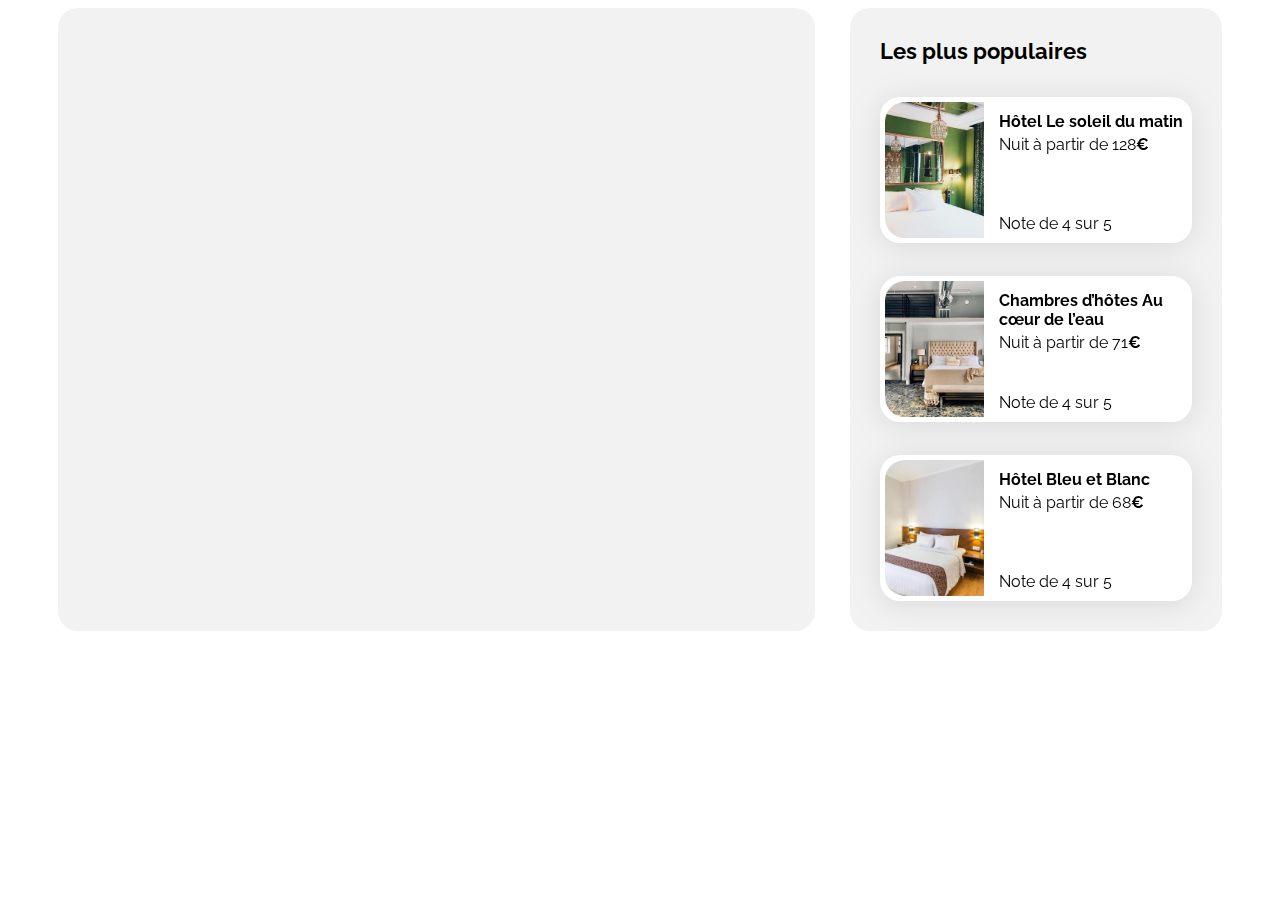
==== index.html @ 0359c34a "stater code" ====
<!DOCTYPE html>
<html lang="fr">

<head>
    <meta charset="UTF-8">
    <meta name="viewport" content="width=device-width, initial-scale=1.0">
    <title>Booki</title>
    <link rel="preconnect" href="https://fonts.googleapis.com">
    <link rel="preconnect" href="https://fonts.gstatic.com" crossorigin>
    <link href="https://fonts.googleapis.com/css2?family=Raleway:wght@400;500;700&display=swap" rel="stylesheet">
    <link rel="stylesheet" href="https://cdnjs.cloudflare.com/ajax/libs/font-awesome/6.2.1/css/all.min.css"
        integrity="sha512-MV7K8+y+gLIBoVD59lQIYicR65iaqukzvf/nwasF0nqhPay5w/9lJmVM2hMDcnK1OnMGCdVK+iQrJ7lzPJQd1w=="
        crossorigin="anonymous" referrerpolicy="no-referrer" />
    <link rel="stylesheet" href="./css/style.css">
</head>

<body>
    <div class="main-container">
        <header></header>
        <main>
            <div class="hebergements-and-populaires">
                <section class="hebergements">

                </section>
                <section class="populaires">
                    <div class="populaires-title">
                        <h2 class="section-title">Les plus populaires</h2>
                        <i class="fa-solid fa-chart-line" aria-hidden="true"></i>
                    </div>
                    <div class="populaires-cards">
                        <article class="card">
                            <img src="./images/hebergements/emile-guillemot.jpg" alt="Image de la chambre d'hôtel montrant un lit">
                            <div class="card-content">
                                <div class="card-txt">
                                    <h3 class="card-title">Hôtel Le soleil du matin</h3>
                                    <p class="card-subtitle">Nuit à partir de 128<span class="euro">€</span></p>
                                </div>
                                <div class="card-rating">
                                    <i class="fa-xs fa-solid fa-star" aria-hidden="true"></i>
                                    <i class="fa-xs fa-solid fa-star" aria-hidden="true"></i>
                                    <i class="fa-xs fa-solid fa-star" aria-hidden="true"></i>
                                    <i class="fa-xs fa-solid fa-star" aria-hidden="true"></i>
                                    <i class="fa-xs fa-solid fa-star neutral-star" aria-hidden="true"></i>
                                    <span class="sr-only">Note de 4 sur 5</span>
                                </div>
                            </div>
                        </article>
                        <article class="card">
                            <img src="./images/hebergements/aw-creative.jpg" alt="Image de la chambre d'hôtel montrant un lit">
                            <div class="card-content">
                                <div class="card-txt">
                                    <h3 class="card-title">Chambres d’hôtes Au cœur de l’eau</h3>
                                    <p class="card-subtitle">Nuit à partir de 71<span class="euro">€</span></p>
                                </div>
                                <div class="card-rating">
                                    <i class="fa-xs fa-solid fa-star" aria-hidden="true"></i>
                                    <i class="fa-xs fa-solid fa-star" aria-hidden="true"></i>
                                    <i class="fa-xs fa-solid fa-star" aria-hidden="true"></i>
                                    <i class="fa-xs fa-solid fa-star" aria-hidden="true"></i>
                                    <i class="fa-xs fa-solid fa-star neutral-star" aria-hidden="true"></i>
                                    <span class="sr-only">Note de 4 sur 5</span>
                                </div>
                            </div>
                        </article>
                        <article class="card">
                            <img src="./images/hebergements/febrian-zakaria2.jpg" alt="Image de la chambre d'hôtel montrant un lit">
                            <div class="card-content">
                                <div class="card-txt">
                                    <h3 class="card-title">Hôtel Bleu et Blanc</h3>
                                    <p class="card-subtitle">Nuit à partir de 68<span class="euro">€</span></p>
                                </div>
                                <div class="card-rating">
                                    <i class="fa-xs fa-solid fa-star" aria-hidden="true"></i>
                                    <i class="fa-xs fa-solid fa-star" aria-hidden="true"></i>
                                    <i class="fa-xs fa-solid fa-star" aria-hidden="true"></i>
                                    <i class="fa-xs fa-solid fa-star" aria-hidden="true"></i>
                                    <i class="fa-xs fa-solid fa-star neutral-star" aria-hidden="true"></i>
                                    <span class="sr-only">Note de 4 sur 5</span>
                                </div>
                            </div>
                        </article>
                    </div>
                </section>
            </div>
        </main>
        <footer></footer>
    </div>
</body>

</html>
---- css/style.css ----
/****** General ***********/
* {
    font-family: 'Raleway', sans-serif;
}

:root {
    --main-color: #0065FC;
    --main-bg-color: #F2F2F2;
    --filter-bg-color: #DEEBFF;
}

.fa-solid {
    color: var(--main-color);
}

body {
    display: flex;
    justify-content: center;
}

.main-container {
    width: 100%;
    max-width: 1440px;
    padding: 0 50px;
    box-sizing: border-box;
}

.section-title {
    margin: 0;
    font-size: 22px;
}

.card {
    background-color: white;
    border-radius: 20px;
    padding: 5px;
    filter: drop-shadow(0px 3px 15px rgba(0, 0, 0, 0.1));
}

.card img {
    object-fit: cover;
}

.card-title {
    font-size: 16px;
}

.euro {
    font-weight: 700;
}

.neutralStar {
    color: var(--main-bg-color)
}

/****** Hebergements And Populaires ***********/
.hebergements-and-populaires {
    display: flex;
    justify-content: space-between;
}

.hebergements-and-populaires section {
    background-color: var(--main-bg-color);
    border-radius: 20px;
    padding: 30px;
    box-sizing: border-box;
}

/****** Hebergements ***********/
.hebergements {
    width: 65%;
}

/****** Populaires ***********/
.populaires {
    width: 32%;
}

.populaires-title {
    display: flex;
    justify-content: space-between;
    align-items: center;
}

.populaires-cards .card {
    display: flex;
    margin-top: 33px;
}

.populaires-cards img {
    width: 33%;
    height: 136px;
    border-top-left-radius: 20px;
    border-bottom-left-radius: 20px;
}

.populaires-cards .card-content {
    width: 67%;
    padding-left: 15px;
    display: flex;
    flex-direction: column;
    justify-content: space-between;
    box-sizing: border-box;
}

.populaires-cards .card-title {
    margin-top: 10px;
    margin-bottom: 4px;
}

.populaires-cards .card-subtitle {
    margin: 0;
}

.populaires-cards .card-rating {
    margin-bottom: 5px;
}




/* Le code ci-dessous correspond à la version responsive uniquement */

/****** Media queries ***********/
/* Medium devices (tablets, less/equal than 1024px) */
@media (max-width: 1024px) {
    .hebergements-and-populaires {
        flex-direction: column;
    }

    .hebergements {
        width: 100%;
    }

    .populaires {
        width: 100%;
        margin-top: 50px;
    }

    .populaires-cards {
        display: flex;
        flex-direction: row;
        justify-content: space-between;
    }

    .populaires-cards .card {
        width: 30%;
    }

    .populaires-cards .card-title {
        font-size: 14px;
    }

    .populaires-cards .card-subtitle {
        font-size: 13px;
    }
}

/* Small devices (phones, less than 768px) */
@media (max-width: 767.98px) {
    /* ... */
}
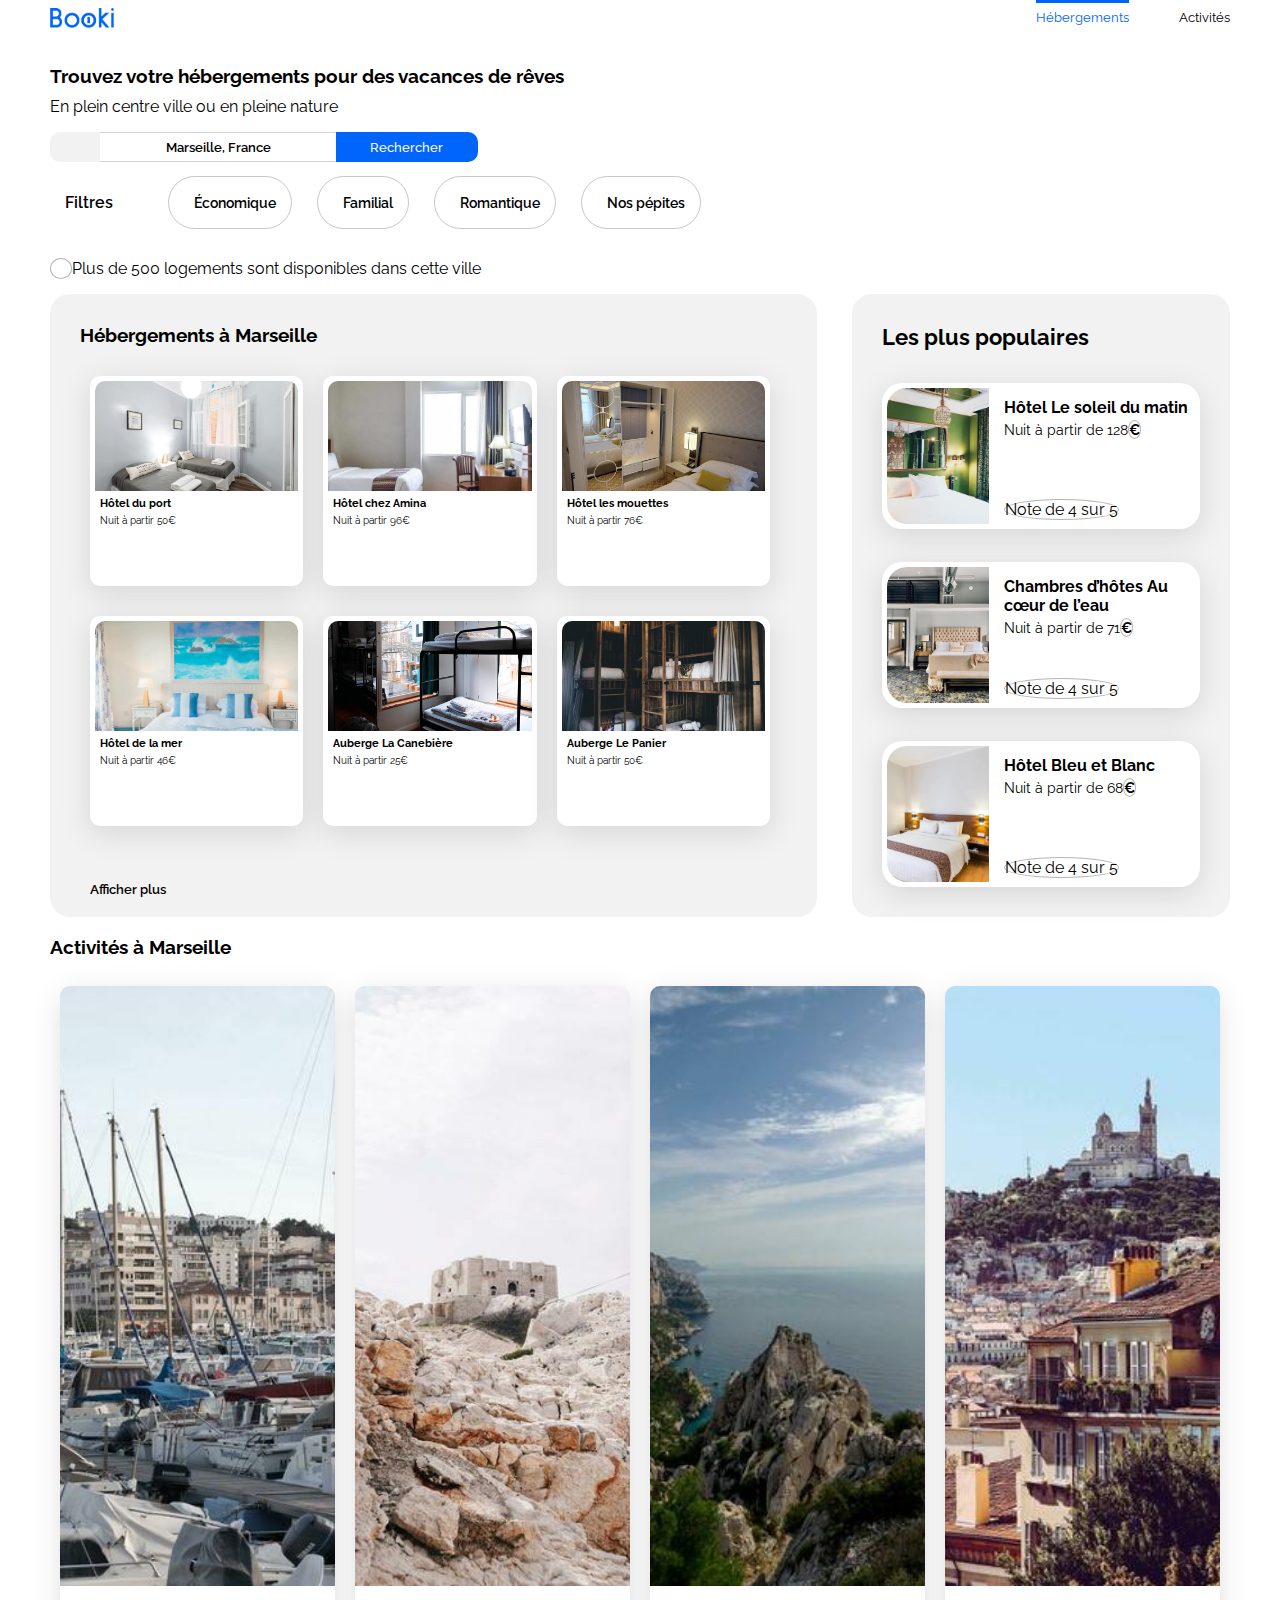
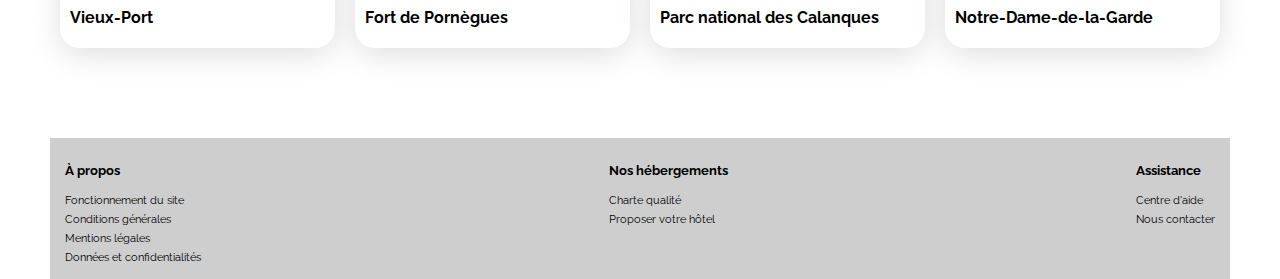
==== commit 761f982f: "fin" ====
--- a/index.html
+++ b/index.html
@@ -16,11 +16,144 @@
 
 <body>
     <div class="main-container">
-        <header></header>
+        <header>
+            <img src="./images/logo/Booki.png" alt="logo booki">
+            <nav>
+
+                
+                    <a href="#hebergements" class="selected">Hébergements</a>
+                    <a href="#activites">Activités</a>
+                
+            </nav>
+        </header>
         <main>
+            <div>
+                <h1 class="header-title">Trouvez votre hébergements pour des vacances de rêves</h1>
+                <p class="header-text">En plein centre ville ou en pleine nature</p>
+                <form action="">
+                    <i class="fa-solid fa-location-dot location-dot"></i>
+                    <input type="text" class="search" value="Marseille, France">
+                    <input type="submit" value="Rechercher" class="submit">
+                    <button type="submit" class="submit2 submit"><i class="fa fa-search"></i></button>
+                </form>
+                <div class="filter-container">
+
+                    <p class="filter-title">Filtres</p>
+                    <ul class="filter-list">
+                        <li><i class="fa-solid fa-money-bill-1-wave"></i> Économique</li>
+                        <li><i class="fa-solid fa-person"></i> Familial</li>
+                        <li><i class="fa-solid fa-heart"></i> Romantique</li>
+                        <li><i class="fa-solid fa-fire"></i> Nos pépites</li>
+                    </ul>
+                </div>
+                <div>
+
+                    <p><span><i class="fa-solid fa-info"></i></span> Plus de 500 logements sont disponibles dans cette ville</p>
+                </div>
+            </div>
             <div class="hebergements-and-populaires">
-                <section class="hebergements">
-
+                <section class="hebergements" id="hebergements">
+                    <h2 class="hebergements-title">Hébergements à Marseille</h2>
+                    <div class="card-container">
+                        <div class="cards">
+                            <div class="img img1">
+
+                            </div>
+                            <div class="cards-content">
+                                <h3>Hôtel du port</h3>
+                                <p>Nuit à partir 50€</p>
+                                <ul>
+                                    <li><i class="fa-solid fa-star"></i></li>
+                                    <li><i class="fa-solid fa-star"></i></li>
+                                    <li><i class="fa-solid fa-star"></i></li>
+                                    <li><i class="fa-solid fa-star"></i></li>
+                                    <li><i class="fa-solid fa-star star-grey"></i></li>
+                                </ul>
+                            </div>
+                        </div>
+                        <div class="cards">
+                            <div class="img img2">
+
+                            </div>
+                            <div class="cards-content">
+                                <h3>Hôtel chez Amina</h3>
+                                <p>Nuit à partir 96€</p>
+                                <ul>
+                                    <li><i class="fa-solid fa-star"></i></li>
+                                    <li><i class="fa-solid fa-star"></i></li>
+                                    <li><i class="fa-solid fa-star"></i></li>
+                                    <li><i class="fa-solid fa-star"></i></li>
+                                    <li><i class="fa-solid fa-star star-grey"></i></li>
+                                </ul>
+                            </div>
+                        </div>
+                        <div class="cards">
+                            <div class="img img3">
+
+                            </div>
+                            <div class="cards-content">
+                                <h3>Hôtel les mouettes</h3>
+                                <p>Nuit à partir 76€</p>
+                                <ul>
+                                    <li><i class="fa-solid fa-star"></i></li>
+                                    <li><i class="fa-solid fa-star"></i></li>
+                                    <li><i class="fa-solid fa-star"></i></li>
+                                    <li><i class="fa-solid fa-star"></i></li>
+                                    <li><i class="fa-solid fa-star star-grey"></i></li>
+                                </ul>
+                            </div>
+                        </div>
+                        <div class="cards">
+                            <div class="img img4">
+
+                            </div>
+                            <div class="cards-content">
+                                <h3>Hôtel de la mer</h3>
+                                <p>Nuit à partir 46€</p>
+                                <ul>
+                                    <li><i class="fa-solid fa-star"></i></li>
+                                    <li><i class="fa-solid fa-star"></i></li>
+                                    <li><i class="fa-solid fa-star"></i></li>
+                                    <li><i class="fa-solid fa-star"></i></li>
+                                    <li><i class="fa-solid fa-star star-grey"></i></li>
+                                </ul>
+                            </div>
+                        </div>
+                        <div class="cards">
+                            <div class="img img5">
+
+                            </div>
+                            <div class="cards-content">
+                                <h3>Auberge La Canebière</h3>
+                                <p>Nuit à partir 25€</p>
+                                <ul>
+                                    <li><i class="fa-solid fa-star"></i></li>
+                                    <li><i class="fa-solid fa-star"></i></li>
+                                    <li><i class="fa-solid fa-star"></i></li>
+                                    <li><i class="fa-solid fa-star"></i></li>
+                                    <li><i class="fa-solid fa-star star-grey"></i></li>
+                                </ul>
+                            </div>
+                        </div>
+                        <div class="cards">
+                            <div class="img img6">
+
+                            </div>
+                            <div class="cards-content">
+                                <h3>Auberge Le Panier</h3>
+                                <p>Nuit à partir 50€</p>
+                                <ul>
+                                    <li><i class="fa-solid fa-star"></i></li>
+                                    <li><i class="fa-solid fa-star"></i></li>
+                                    <li><i class="fa-solid fa-star"></i></li>
+                                    <li><i class="fa-solid fa-star"></i></li>
+                                    <li><i class="fa-solid fa-star star-grey"></i></li>
+                                </ul>
+                            </div>
+                        </div>
+                        
+                    </div>
+                    <p>Afficher plus</p>
                 </section>
                 <section class="populaires">
                     <div class="populaires-title">
@@ -81,9 +214,62 @@
                         </article>
                     </div>
                 </section>
-            </div>
+                
+            </div>
+            <section class="activites" id="activites">
+                <h3>Activités à Marseille</h3>
+                <div class="cards-activites-container">
+                    <div class="card">
+                        <div class="img-activites1">
+
+                        </div>
+                        <h4>Vieux-Port</h4>
+                    </div>
+                    <div class="card">
+                        <div class="img-activites2">
+
+                        </div>
+                        <h4>Fort de Pornègues</h4>
+                    </div>
+                    <div class="card">
+                        <div class="img-activites3">
+
+                        </div>
+                        <h4>Parc national des Calanques</h4>
+                    </div>
+                    <div class="card">
+                        <div class="img-activites4">
+
+                        </div>
+                        <h4>Notre-Dame-de-la-Garde</h4>
+                    </div>
+                </div>
+            </section>
         </main>
-        <footer></footer>
+        <footer>
+            <div>
+
+                <h5>À propos</h5>
+                <a href="#">Fonctionnement du site</a>
+                <a href="#">Conditions générales</a>
+                <a href="./cgv/cgv.html">Mentions légales</a>
+                <a href="#">Données et confidentialités</a>
+            </div>
+            <div>
+
+                <h5>Nos hébergements</h5>
+                <a href="#">Charte qualité</a>
+                <a href="#">Proposer votre hôtel</a>
+                
+            </div>
+            <div>
+
+                <h5>Assistance</h5>
+                <a href="#">Centre d'aide</a>
+                <a href="#">Nous contacter</a>
+                
+            </div>
+        </footer>
     </div>
 </body>
 
--- a/css/style.css
+++ b/css/style.css
@@ -2,22 +2,46 @@
 * {
     font-family: 'Raleway', sans-serif;
 }
-
+html{
+    scroll-behavior: smooth;
+}
 :root {
     --main-color: #0065FC;
     --main-bg-color: #F2F2F2;
     --filter-bg-color: #DEEBFF;
 }
-
+span{
+    
+
+    width: 20px ;
+    height: 20px;
+    border-radius: 50%;
+    border: 1px rgba(0, 0, 0, 0.295) solid;
+    margin: 0  0 30px 0;
+}
+span i{
+    padding: 10px;
+   
+}
 .fa-solid {
     color: var(--main-color);
 }
 
 body {
+    margin: 0 auto;
+    max-width: 1440px;
+    padding: 0;
     display: flex;
     justify-content: center;
 }
 
+li{
+    list-style: none;
+}
+a {
+    text-decoration: none;
+    color: inherit;
+}
 .main-container {
     width: 100%;
     max-width: 1440px;
@@ -34,7 +58,7 @@
     background-color: white;
     border-radius: 20px;
     padding: 5px;
-    filter: drop-shadow(0px 3px 15px rgba(0, 0, 0, 0.1));
+    box-shadow: rgba(100, 100, 111, 0.2) 0px 7px 29px 0px;
 }
 
 .card img {
@@ -49,10 +73,145 @@
     font-weight: 700;
 }
 
+.submit2{
+    display: none;
+}
+
+/****** Header ***********/
+
+
+header{
+    
+    display: flex;
+    justify-content: space-between;
+    align-items: center;
+    position: relative;
+}
+header::after{
+    display: none;
+    content: "";
+    position: absolute;
+    background: #00000023;
+    width: 50%;
+    height: 2px;
+    right: 0;
+    bottom: -15px;
+}
+header::before{
+    content: "";
+    display: none;
+    position: absolute;
+    background: var(--main-color);
+    width: 50%;
+    height: 2px;
+    left: 0;
+    bottom: -15px;
+}
+
+header img{
+    height: 20px;
+}
+
+header nav{
+    margin: 0;
+    padding: 10px 0 10px 40px;
+    display: flex;
+    gap: 50px;
+    
+}
+
+.selected{
+    color: var(--main-color);
+    position: relative;
+}
+.selected::after{
+    content: '';
+    position: absolute;
+    width: 100%;
+    height: 3px;
+    top: -10px;
+    left: 0;
+    background: var(--main-color);
+}
+header a{
+    font-size: 0.8rem;
+    height: 100%;
+    cursor: pointer;
+
+    
+}
+
+.header-title{
+    font-size: 1.2rem;
+    margin: 30px 0 10px 0;
+    
+}
+.header-text{
+    margin-top: 10px;
+}
+
+/****** Filter and search ***********/
+form{
+    display: grid;
+    grid-template-columns: 50px 20% 12%;
+}
+.search{
+    border:1px solid rgba(0, 0, 0, 0.178);
+    border-left: none;
+    border-right: none;
+    text-align: center;
+    font-weight: 600;
+}
+.submit{
+    background: var(--main-color);
+    color: white;
+    border: none;
+    cursor: pointer;
+    border-radius: 0 10px 10px 0;
+    font-weight: 500;
+}
+.location-dot{
+    display: flex;
+    align-items: center;
+    justify-content: center;
+    background: var(--main-bg-color);
+    color: black;
+    padding: 15px;
+    border-radius: 10px 0 0 10px;
+}
+
+.filter-container{
+    display: flex;
+    font-weight: 600;
+}
+.filter-title{
+    padding: 15px;
+}
+.filter-list{
+    display: flex;
+    gap: 25px;
+    font-size: 0.9rem;
+}
+.filter-list li{
+    border: 1px solid rgba(128, 128, 128, 0.445);
+    padding: 15px;
+    border-radius: 30px;
+    cursor: pointer;
+    transition: 0.3s;
+    display: flex;
+    align-items: center;
+    
+}
+.filter-list li:hover{
+    background: var(--filter-bg-color);
+}
+.filter-list li i{
+    margin-right: 10px;
+}
+
 .neutralStar {
     color: var(--main-bg-color)
 }
-
 /****** Hebergements And Populaires ***********/
 .hebergements-and-populaires {
     display: flex;
@@ -62,18 +221,106 @@
 .hebergements-and-populaires section {
     background-color: var(--main-bg-color);
     border-radius: 20px;
-    padding: 30px;
+    
     box-sizing: border-box;
 }
 
 /****** Hebergements ***********/
 .hebergements {
     width: 65%;
+    position: relative;
+    padding: 30px;
+}
+.hebergements p:not(.cards p){
+    font-weight: 600;
+    margin: 0;
+    padding: 0;
+    position: absolute;
+    bottom: 20px;
+    font-size: 0.8rem;
+    left: 40px;
+    cursor: pointer;
+}
+.hebergements .cards{
+    padding: 5px;
+    margin-bottom: 20px;
+    display: grid;
+    grid-template-rows: 55% 45%;
+    border-radius: 10px;
+    box-shadow: rgba(100, 100, 111, 0.2) 0px 7px 29px 0px;
+}
+.hebergements-title{
+    margin: 0 0 20px 0;
+    font-size: 1.2rem;
+}
+.star-grey {
+    color: var(--main-bg-color);
+}
+.cards ul {
+    display: flex;
+    padding: 0 10px 0 10px;
+}
+.img{
+    
+    width: 100%;
+    
+}
+.img5{
+    border-radius: 10px 10px 0 0;
+    background: url(../images/hebergements/marcus-loke.jpg) center/cover;
+}
+.img2{
+    border-radius: 10px 10px 0 0;
+    background: url(../images/hebergements/febrian-zakaria.jpg) center/cover;
+}
+.img3{
+    border-radius: 10px 10px 0 0;
+    background: url(../images/hebergements/reisetopia.jpg) center/cover;
+}
+.img4{
+    border-radius: 10px 10px 0 0;
+    background: url(../images/hebergements/annie-spratt.jpg) center/cover;
+}
+.img1{
+    border-radius: 10px 10px 0 0;
+    background: url(../images/hebergements/fred-kleber.jpg) center/cover;
+}
+.img6{
+    border-radius: 10px 10px 0 0;
+    background: url(../images/hebergements/nicate-lee.jpg) center/cover;
+}
+.cards{
+    background: white;
+    margin: 10px;
+    min-height: 200px;
+}
+.cards h3{
+    font-size: 0.8rem;
+    padding: 5px;
+    margin: 0;
+}
+.cards p{
+    font-size: 0.7rem;
+    margin: 0;
+    padding: 0 5px;
+}
+.cards ul{
+   
+    margin: 0;
+}
+.cards ul li i{
+   
+    font-size: 0.8rem;
+}
+.card-container{
+    display: grid;
+    grid-template-columns: 33% 33% 33%;
 }
 
 /****** Populaires ***********/
 .populaires {
     width: 32%;
+    padding: 30px;
 }
 
 .populaires-title {
@@ -115,15 +362,69 @@
 .populaires-cards .card-rating {
     margin-bottom: 5px;
 }
-
-
-
-
+/****** Activités ***********/
+.img-activites4{
+    background: url(../images/activites/florian-wehde.jpg) center/cover;
+    width: 100%;
+    height: 600px;
+    border-radius: 10px 10px 0 0;
+}
+.img-activites3{
+    background: url(../images/activites/kilyan-sockalingum.jpg) center/cover;
+    width: 100%;
+    height: 600px;
+    border-radius: 10px 10px 0 0;
+}
+.img-activites2{
+    background: url(../images/activites/paul-hermann.jpg) center/cover;
+    width: 100%;
+    height: 600px;
+    border-radius: 10px 10px 0 0;
+}
+.img-activites1{
+    background: url(../images/activites/reno-laithienne.jpg) center/cover;
+    width: 100%;
+    border-radius: 10px 10px 0 0;
+    height: 600px;
+}
+.cards-activites-container{
+    display: grid;
+    grid-template-columns: 25% 25% 25% 25%;
+    margin-bottom: 80px;
+}
+.cards-activites-container .card{
+    padding: 0;
+    margin: 10px;
+}
+.card h4{
+    padding-left: 10px;
+}
+/****** Footer ***********/
+footer{
+    background: rgba(0, 0, 0, 0.192);
+    display: flex;
+    justify-content: space-between;
+}
+footer h5{
+    margin: 10px 0;
+}
+footer a{
+    font-size: 0.7rem;
+}
+footer div{
+    display: flex;
+    gap: 5px;
+    padding: 15px ;
+    flex-direction: column;
+}
 /* Le code ci-dessous correspond à la version responsive uniquement */
 
 /****** Media queries ***********/
 /* Medium devices (tablets, less/equal than 1024px) */
 @media (max-width: 1024px) {
+    .card-subtitle{
+        font-size: 0.8rem!important;
+    }
     .hebergements-and-populaires {
         flex-direction: column;
     }
@@ -155,8 +456,226 @@
         font-size: 13px;
     }
 }
-
+@media (max-width: 1400px) {
+    .cards h3{
+        font-size: 0.7rem;
+    }
+    .cards p{
+        font-size: 0.6rem;
+    }
+    .card-subtitle{
+        font-size: 0.9rem;
+    }
+}
+@media (max-width: 1220px) {
+    .submit{
+        font-size: 0.8rem;
+    }
+}
+@media (max-width: 1110px) {
+    .submit{
+        font-size: 0.7rem;
+    }
+    input:not(.submit){
+        font-size: 0.7rem;
+    }
+}
+@media (max-width: 1110px) {
+    form{
+        
+        grid-template-columns: 50px 30% 22%;
+    }
+    
+}
+@media (max-width: 990px) {
+    
+    .filter-container{
+        display: block!important;
+        
+    }
+    .filter-list li{
+        font-size: 0.8rem;
+    }
+    .main-container{
+        padding: 0 20px;
+    }
+    .populaires-cards{
+        flex-direction: column;
+                margin: 0 auto;
+        
+        justify-content: center;
+    }
+    .populaires-cards .card {
+        width: 400px;
+        margin: 0 auto;
+        margin: 20px 0 0 0;
+    }
+    
+}
 /* Small devices (phones, less than 768px) */
 @media (max-width: 767.98px) {
-    /* ... */
+    header::after{
+        display: block;
+    }
+    header::before{
+        display: block;
+    }
+    header{
+        display: grid;
+        align-items: center;
+        justify-content: center;
+        
+        
+    }
+    header nav{
+        padding: 0;
+        gap: 20px;
+        display: grid;
+        align-items: center;
+        grid-template-columns: 50% 50%;
+    }
+    header a{
+        
+    transform: translateX(50%);
+        
+    }
+    .selected{
+        transform: translateX(-50%);
+    }
+    .selected::after{
+        display: none;
+    }
+    header img{
+        margin: 0 auto;
+        padding: 10px 0 20px 0;
+    }
+    form{
+        
+        grid-template-columns: 50px 60% 12%;
+    }
+    .submit{
+        display: none;
+    }
+    .submit2{
+        display: block;
+        border-radius: 15px;
+    }
+    .hebergements {
+        
+        padding: 30px 0;
+        
+    }
+    .img-activites4{
+       
+        height: 200px;
+        
+    }
+    .img-activites3{
+       
+        height: 200px;
+       
+    }
+    .img-activites2{
+        
+        height: 200px;
+        
+    }
+    .img-activites1{
+        
+        height: 200px;
+    }
+    .cards-activites-container{
+        
+        grid-template-columns: 100%;
+       
+    }
+    
+    footer{
+        display: block;
+        
+        
+    }
+    .hebergements-and-populaires {
+        display: flex;
+        flex-direction: column-reverse;
+    }
+    .hebergements{
+        background: transparent!important;
+    }
+    .card-container{
+        display: block;
+    }
+    .cards{
+        min-height: 400px;
+    }
+    .cards h3{
+        font-size: 1.2rem;
+    }
+    .cards p{
+        font-size: 1rem;
+    }
+    .card-subtitle{
+        font-size: 0.9rem;
+    }
+    .cards-content{
+        display: flex;
+        flex-direction: column;
+        justify-content: space-around;
+        
+    }
+    .main-container{
+        padding: 0 10px;
+    }
+    
+    .filter-list{
+        display: grid;
+        grid-template-columns: 50% 50%;
+        padding: 0;
+        gap: 5px;}
+    .filter-list li{
+        margin-bottom: 15px;
+        font-size: 0.6rem;
+    }
+
+    
+}
+@media (max-width: 500px) {
+    header nav{
+        gap: 10px;
+    }
+    
+    .populaires-cards .card {
+        width: 250px;
+        margin: 0 auto;
+        margin: 20px auto 0 auto;
+    }
+    
+}
+@media (max-width: 400px) {
+    
+    header nav{
+        gap: 0;
+        font-size: 0.8rem;
+    }
+    
+    
+}
+@media (max-width: 350px) {
+    
+    header a{
+        
+        transform: translateX(25%);
+            
+        }
+        .selected{
+            transform: translateX(-25%);
+        }
+    .populaires-cards .card {
+        width: 200px;
+        
+    }
+    .populaires-cards .card-rating {
+        font-size: 0.8rem;
+    }
+    
 }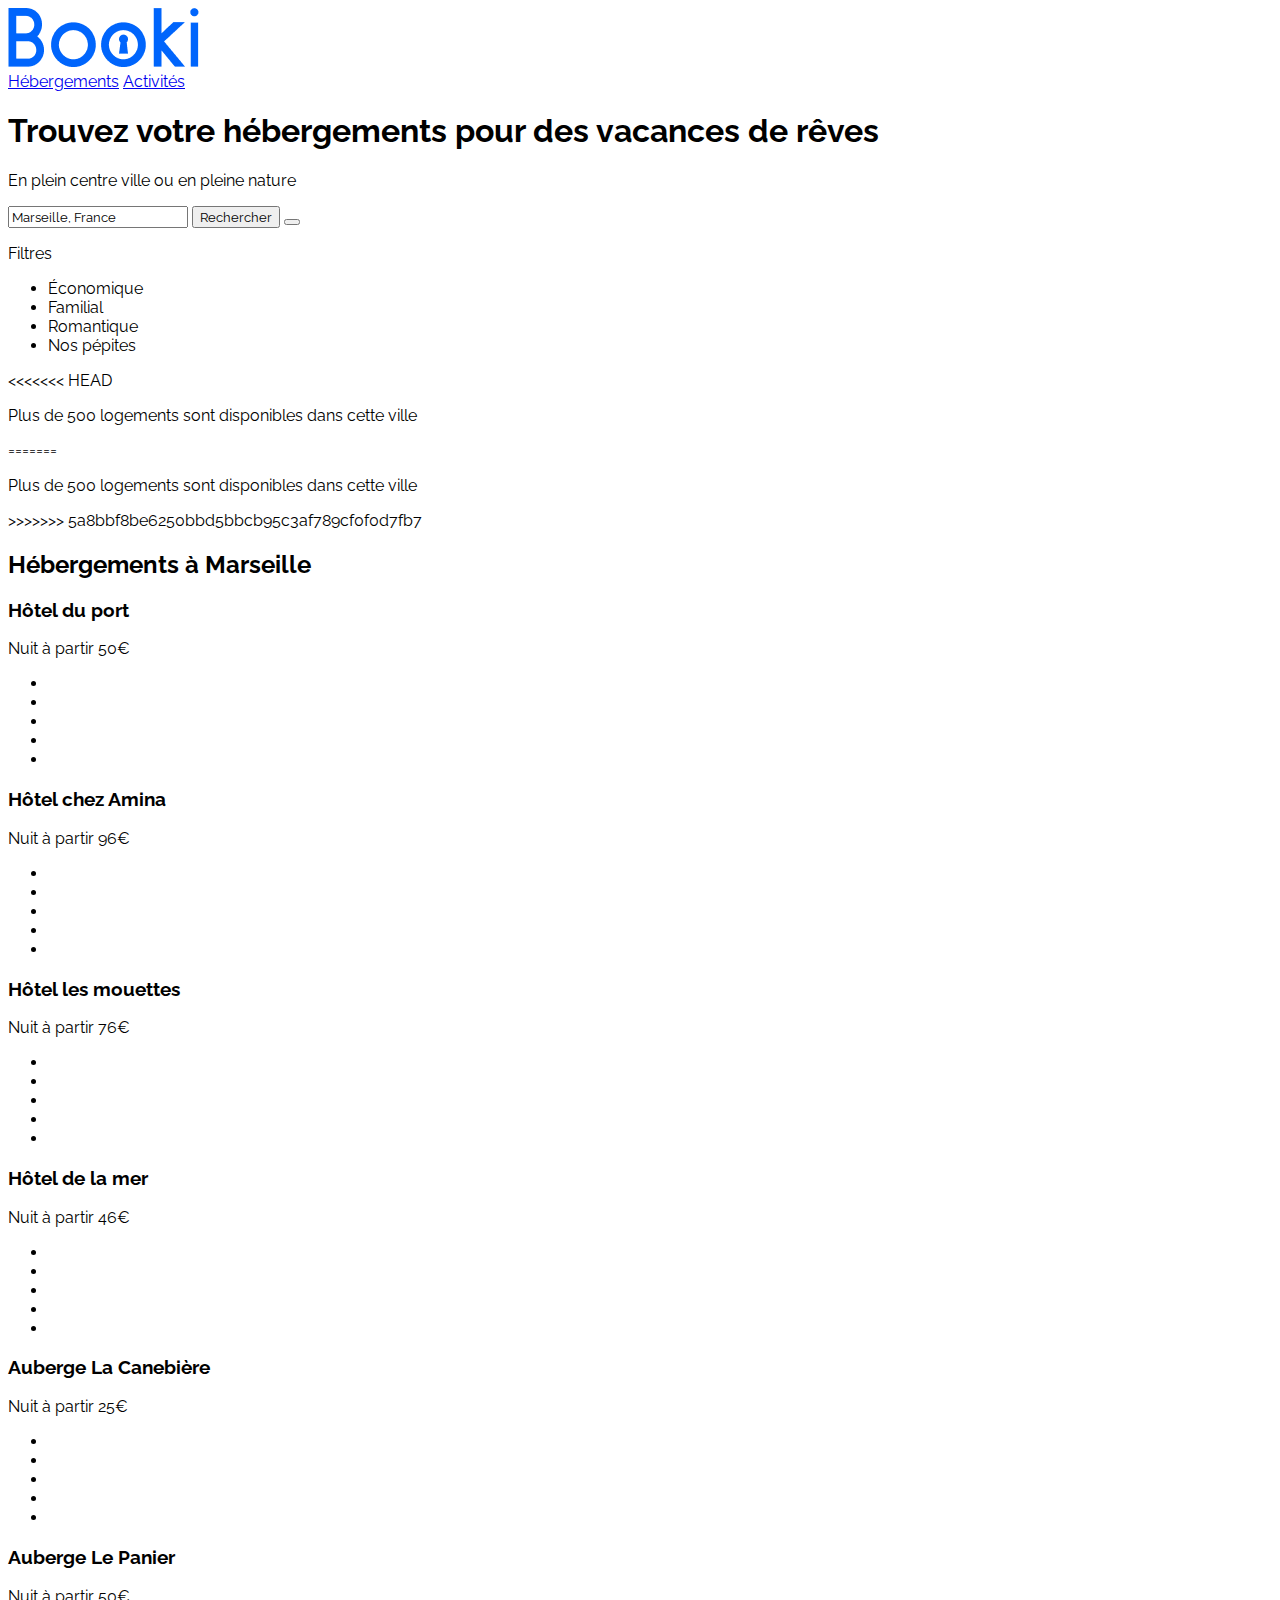
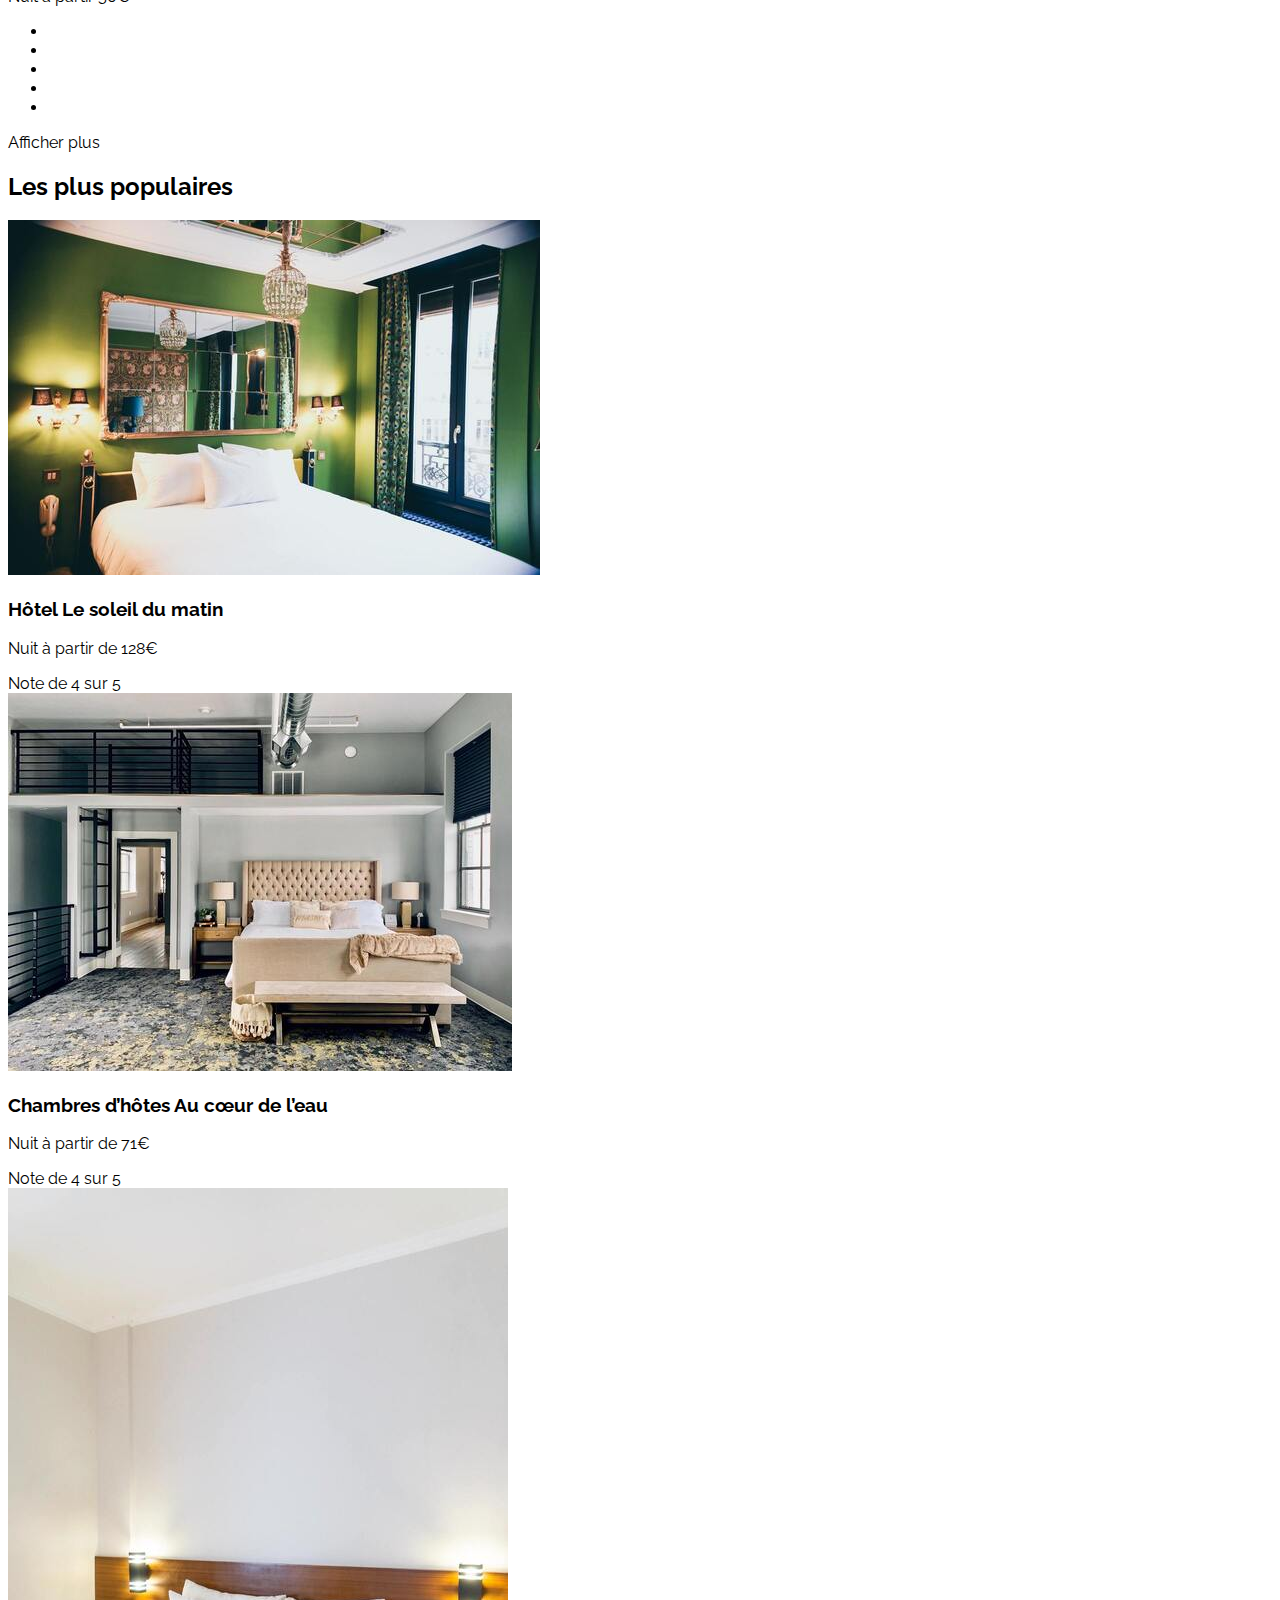
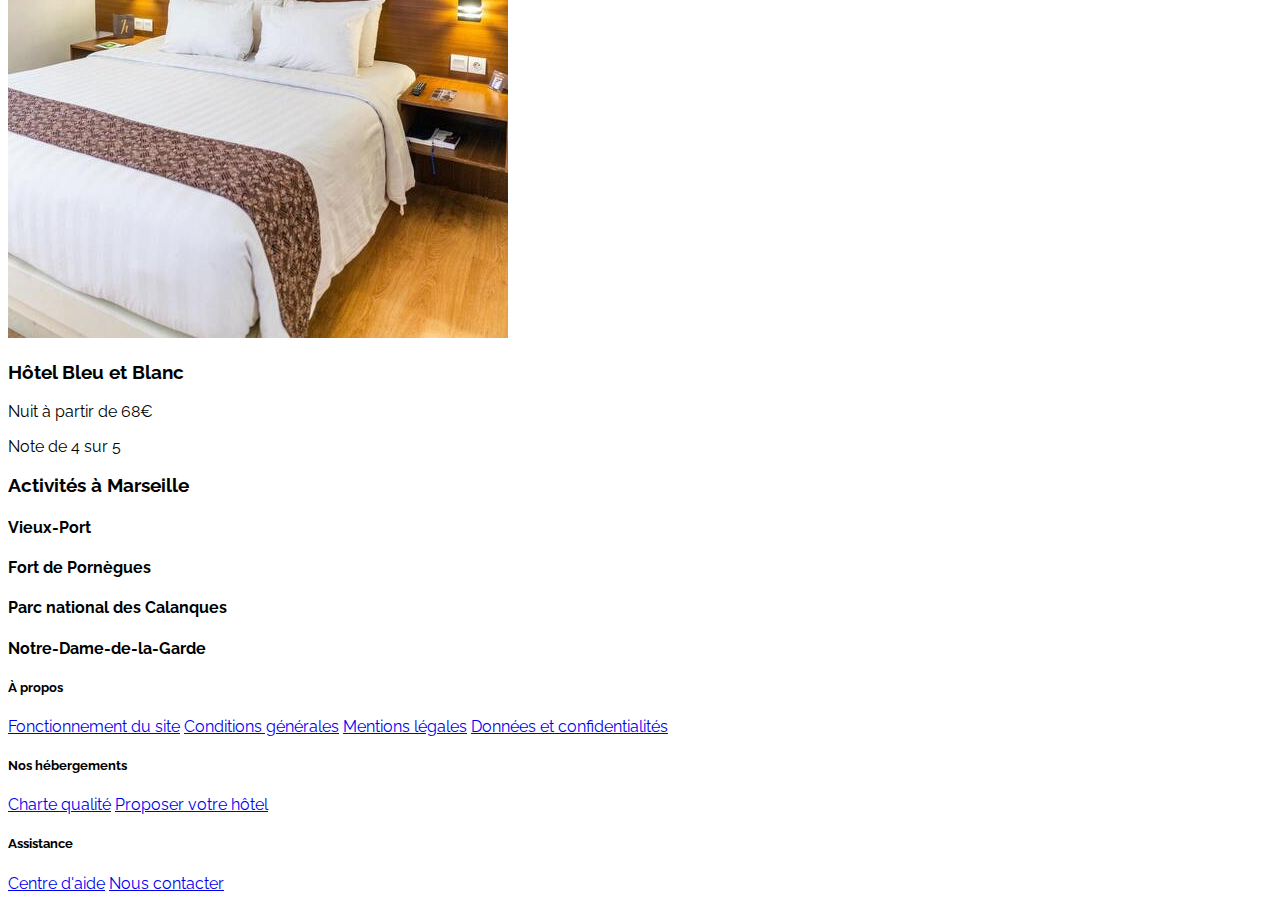
==== commit b27cb4e2: "correction" ====
--- a/index.html
+++ b/index.html
@@ -21,8 +21,8 @@
             <nav>
 
                 
-                    <a href="#hebergements" class="selected">Hébergements</a>
-                    <a href="#activites">Activités</a>
+                    <a href="#hebergements" class="selected active">Hébergements</a>
+                    <a href="#activites" class="acti active">Activités</a>
                 
             </nav>
         </header>
@@ -30,7 +30,7 @@
             <div>
                 <h1 class="header-title">Trouvez votre hébergements pour des vacances de rêves</h1>
                 <p class="header-text">En plein centre ville ou en pleine nature</p>
-                <form action="">
+                <form method="get">
                     <i class="fa-solid fa-location-dot location-dot"></i>
                     <input type="text" class="search" value="Marseille, France">
                     <input type="submit" value="Rechercher" class="submit">
@@ -48,7 +48,11 @@
                 </div>
                 <div>
 
-                    <p><span><i class="fa-solid fa-info"></i></span> Plus de 500 logements sont disponibles dans cette ville</p>
+<<<<<<< HEAD
+                    <p><span class="info-500"><i class="fa-solid fa-info"></i></span> Plus de 500 logements sont disponibles dans cette ville</p>
+=======
+                    <p><span class='info-i'><i class="fa-solid fa-info"></i></span> Plus de 500 logements sont disponibles dans cette ville</p>
+>>>>>>> 5a8bbf8be6250bbd5bbcb95c3af789cf0f0d7fb7
                 </div>
             </div>
             <div class="hebergements-and-populaires">
@@ -252,7 +256,7 @@
                 <h5>À propos</h5>
                 <a href="#">Fonctionnement du site</a>
                 <a href="#">Conditions générales</a>
-                <a href="./cgv/cgv.html">Mentions légales</a>
+                <a href="./images/activites/cgv/cgv.html">Mentions légales</a>
                 <a href="#">Données et confidentialités</a>
             </div>
             <div>
@@ -273,4 +277,4 @@
     </div>
 </body>
 
-</html>+</html>
--- a/css/style.css
+++ b/css/style.css
@@ -10,7 +10,11 @@
     --main-bg-color: #F2F2F2;
     --filter-bg-color: #DEEBFF;
 }
-span{
+<<<<<<< HEAD
+.info-500{
+=======
+span.info-i{
+>>>>>>> 5a8bbf8be6250bbd5bbcb95c3af789cf0f0d7fb7
     
 
     width: 20px ;
@@ -19,7 +23,7 @@
     border: 1px rgba(0, 0, 0, 0.295) solid;
     margin: 0  0 30px 0;
 }
-span i{
+span.info-i i{
     padding: 10px;
    
 }
@@ -87,29 +91,14 @@
     align-items: center;
     position: relative;
 }
-header::after{
-    display: none;
-    content: "";
-    position: absolute;
-    background: #00000023;
-    width: 50%;
-    height: 2px;
-    right: 0;
-    bottom: -15px;
-}
-header::before{
-    content: "";
-    display: none;
-    position: absolute;
-    background: var(--main-color);
-    width: 50%;
-    height: 2px;
-    left: 0;
-    bottom: -15px;
-}
+
 
 header img{
     height: 20px;
+}
+.acti{
+    width: 100%;
+    
 }
 
 header nav{
@@ -120,11 +109,11 @@
     
 }
 
-.selected{
+.active:focus{
     color: var(--main-color);
     position: relative;
 }
-.selected::after{
+.active:focus:after{
     content: '';
     position: absolute;
     width: 100%;
@@ -133,6 +122,7 @@
     left: 0;
     background: var(--main-color);
 }
+
 header a{
     font-size: 0.8rem;
     height: 100%;
@@ -499,21 +489,33 @@
     .main-container{
         padding: 0 20px;
     }
-    .populaires-cards{
-        flex-direction: column;
-                margin: 0 auto;
-        
-        justify-content: center;
-    }
+    
     .populaires-cards .card {
         width: 400px;
         margin: 0 auto;
-        margin: 20px 0 0 0;
-    }
-    
+        margin: 20px 5px 0 5px;
+    }
+    
+}
+@media screen and (max-width:817px) {
+    .populaires-cards {
+        flex-direction: column;
+        align-items: center;
+        
+    }
+    .populaires-cards .card{
+        
+        width: 90%;
+    }
 }
 /* Small devices (phones, less than 768px) */
 @media (max-width: 767.98px) {
+    .acti{
+        border-bottom: 1px solid rgba(0, 0, 0, 0.178);
+    }
+    .selected{
+        border-bottom: 1px solid rgba(0, 0, 0, 0.178);
+    }
     header::after{
         display: block;
     }
@@ -529,20 +531,30 @@
     }
     header nav{
         padding: 0;
-        gap: 20px;
+        gap: 00px;
         display: grid;
-        align-items: center;
+        width: 100%;
         grid-template-columns: 50% 50%;
     }
-    header a{
-        
-    transform: translateX(50%);
-        
+   
+    .acti{
+        text-align: center;
+        padding: 5px;
+        width: 50vw;
+    }
+    .acti:active{
+        border-bottom: 1px solid #0065FC;
+    }
+    .selected:active{
+        border-bottom: 1px solid #0065FC;
     }
     .selected{
-        transform: translateX(-50%);
-    }
-    .selected::after{
+        text-align: center;
+        width: 50vw;
+        transform: translateX(5%);
+        padding: 5px;
+    }
+    .active::after{
         display: none;
     }
     header img{
@@ -634,7 +646,7 @@
         gap: 5px;}
     .filter-list li{
         margin-bottom: 15px;
-        font-size: 0.6rem;
+        font-size: 0.4rem;
     }
 
     
@@ -645,7 +657,7 @@
     }
     
     .populaires-cards .card {
-        width: 250px;
+        width: 90%;
         margin: 0 auto;
         margin: 20px auto 0 auto;
     }
@@ -655,21 +667,16 @@
     
     header nav{
         gap: 0;
-        font-size: 0.8rem;
-    }
-    
-    
+        font-size: 0.6rem;
+    }
+    
+    .acti, .selected{
+        font-size: 0.6rem;
+    }
 }
 @media (max-width: 350px) {
     
-    header a{
-        
-        transform: translateX(25%);
-            
-        }
-        .selected{
-            transform: translateX(-25%);
-        }
+    
     .populaires-cards .card {
         width: 200px;
         
@@ -678,4 +685,4 @@
         font-size: 0.8rem;
     }
     
-}+}
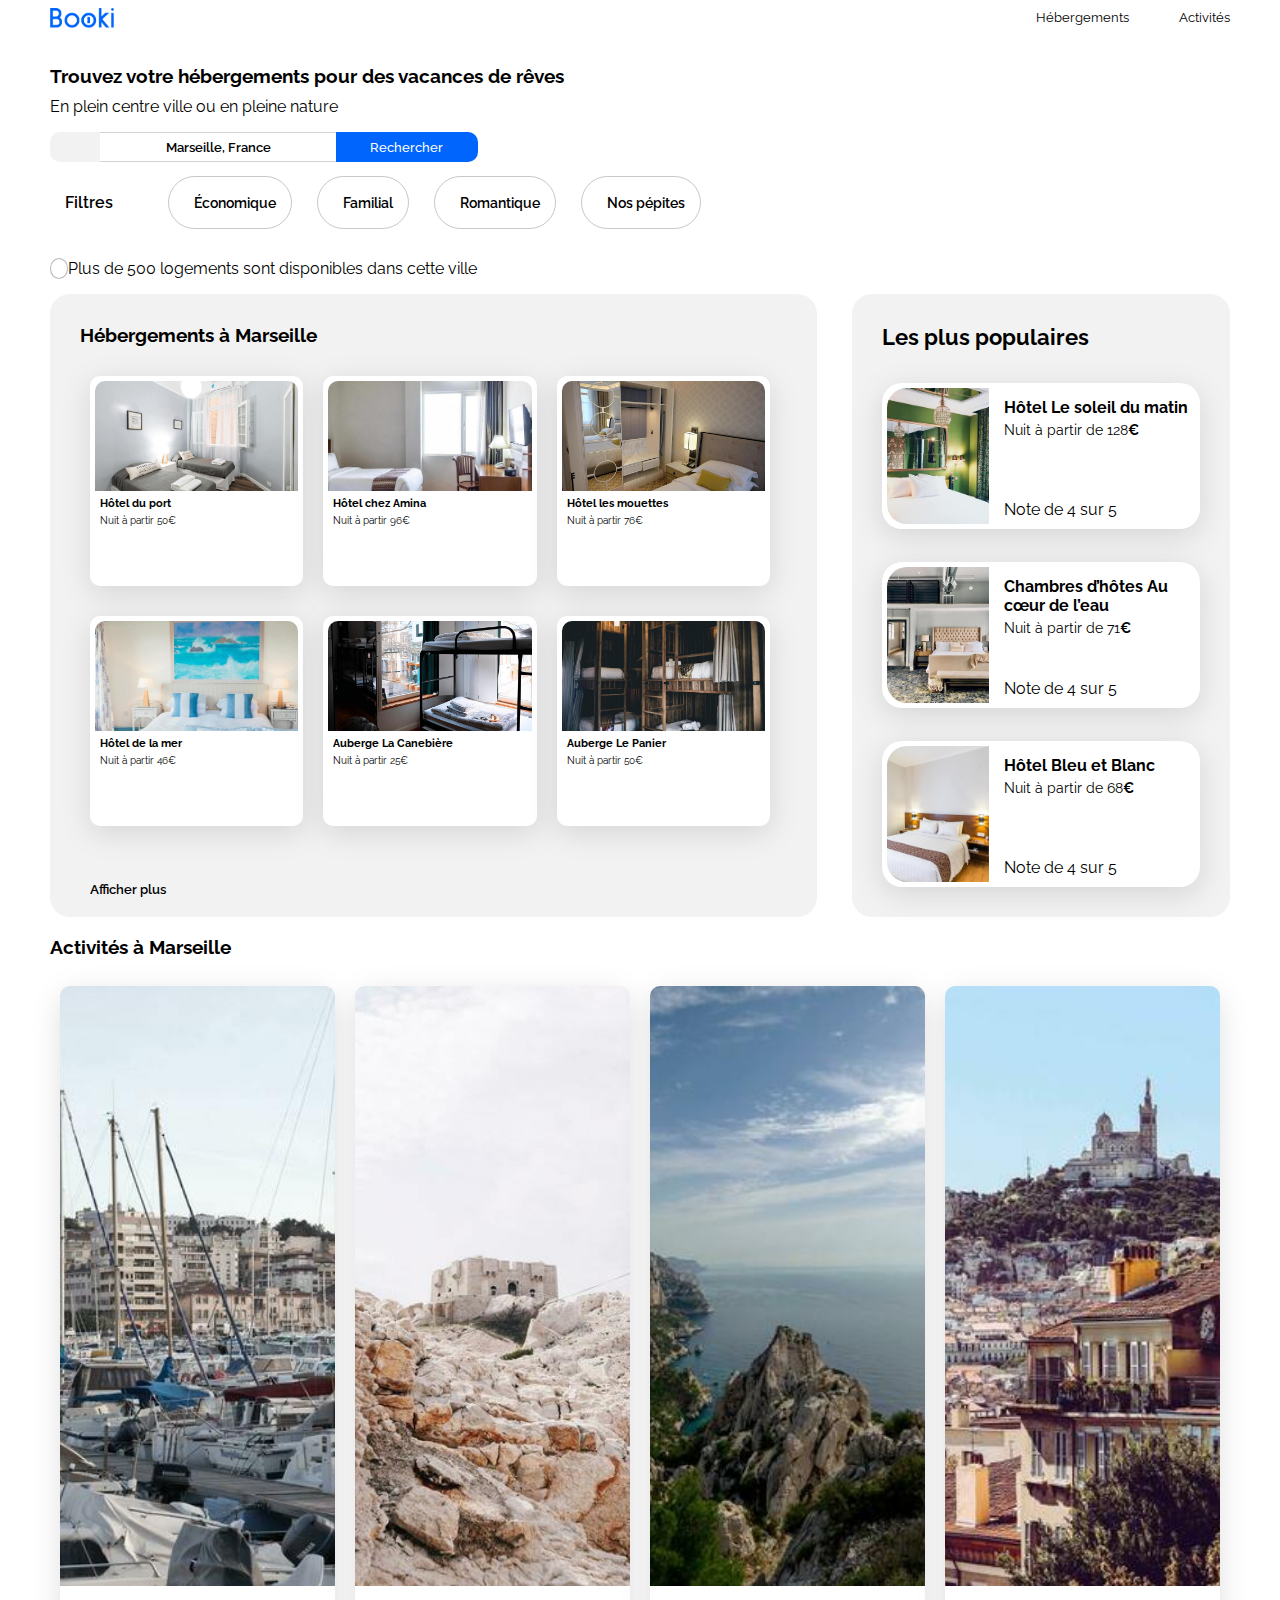
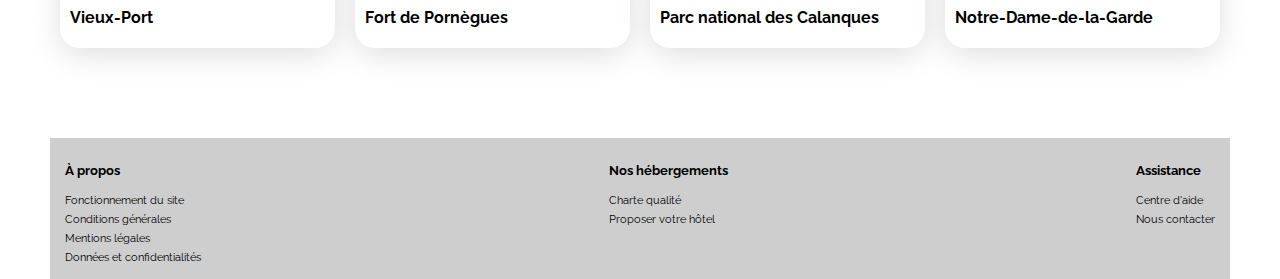
==== commit c996d35c: "reparation" ====
--- a/index.html
+++ b/index.html
@@ -48,11 +48,9 @@
                 </div>
                 <div>
 
-<<<<<<< HEAD
-                    <p><span class="info-500"><i class="fa-solid fa-info"></i></span> Plus de 500 logements sont disponibles dans cette ville</p>
-=======
+
                     <p><span class='info-i'><i class="fa-solid fa-info"></i></span> Plus de 500 logements sont disponibles dans cette ville</p>
->>>>>>> 5a8bbf8be6250bbd5bbcb95c3af789cf0f0d7fb7
+
                 </div>
             </div>
             <div class="hebergements-and-populaires">
--- a/css/style.css
+++ b/css/style.css
@@ -10,11 +10,8 @@
     --main-bg-color: #F2F2F2;
     --filter-bg-color: #DEEBFF;
 }
-<<<<<<< HEAD
-.info-500{
-=======
+
 span.info-i{
->>>>>>> 5a8bbf8be6250bbd5bbcb95c3af789cf0f0d7fb7
     
 
     width: 20px ;
@@ -24,7 +21,7 @@
     margin: 0  0 30px 0;
 }
 span.info-i i{
-    padding: 10px;
+    padding: 8px;
    
 }
 .fa-solid {
@@ -646,7 +643,7 @@
         gap: 5px;}
     .filter-list li{
         margin-bottom: 15px;
-        font-size: 0.4rem;
+        font-size: 0.6rem;
     }
 
     
